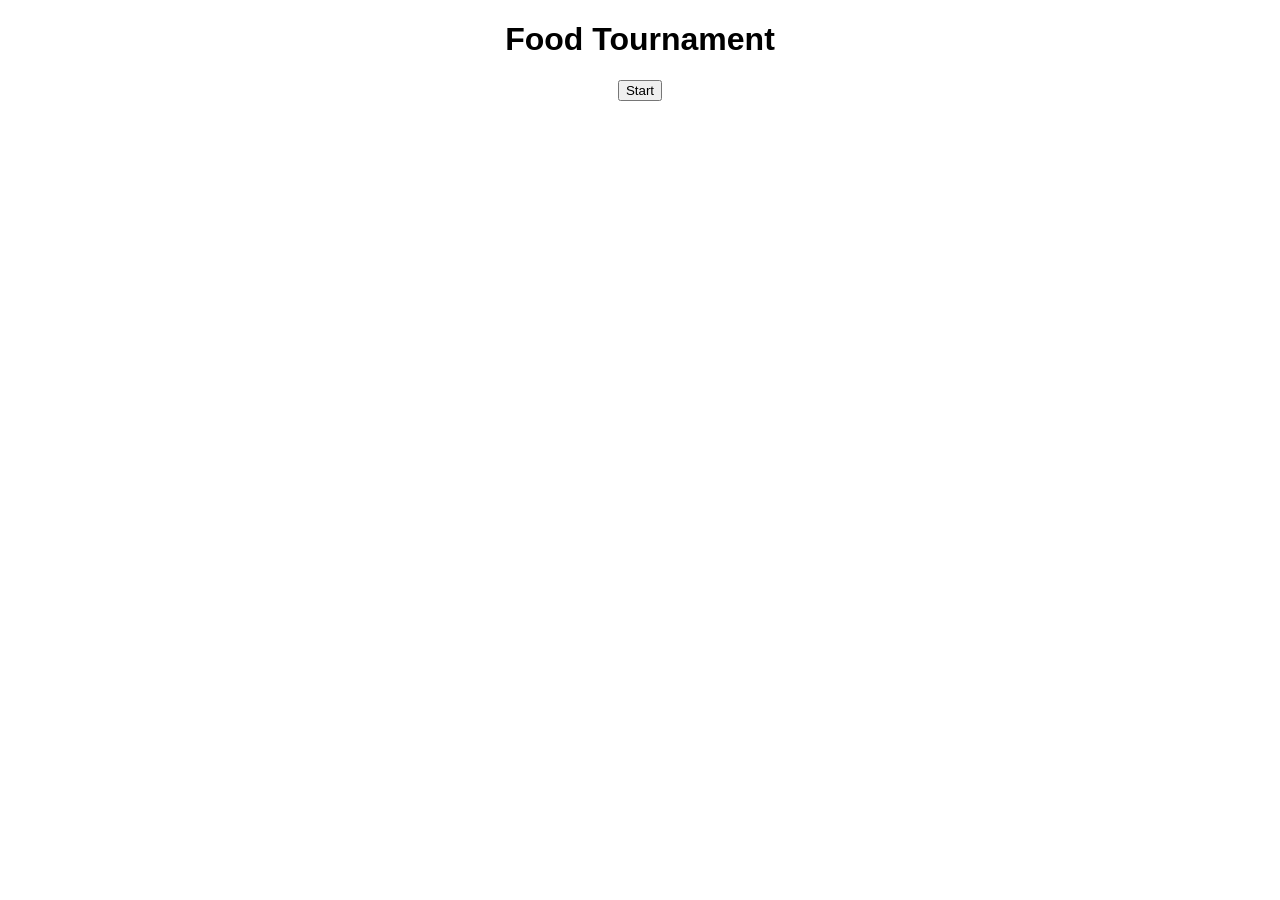
==== index.html @ f7b78e20 "new changes" ====
<!DOCTYPE html>
<html lang="en">
<head>
    <meta charset="UTF-8">
    <title>Tournament App</title>
    <link rel="stylesheet" href="style.css">
</head>
<body>

    <!-- START SCREEN -->
    <div id="start-screen">
        <h1>Food Tournament</h1>
        <button onclick="startGame()">Start</button>
    </div>

    <!-- MATCH SCREEN -->
    <div id="match-screen" style="display:none;">
        <h2 id="round-title"></h2>

        <div class="match">
            <div class="card" onclick="selectWinner(0)">
                <img id="img1">
                <p id="name1"></p>
            </div>

            <h1>VS</h1>

            <div class="card" onclick="selectWinner(1)">
                <img id="img2">
                <p id="name2"></p>
            </div>
        </div>
    </div>

    <!-- RESULT SCREEN -->
    <div id="result-screen" style="display:none;">
        <h1>Champion</h1>
        <img id="winner-img">
        <h2 id="winner-name"></h2>
        <button onclick="restart()">Restart</button>
    </div>

    <script src="script.js"></script>
</body>
</html>
---- style.css ----
body {
    font-family: Arial;
    text-align: center;
}

.match {
    display: flex;
    justify-content: center;
    align-items: center;
    gap: 40px;
    margin-top: 50px;
}

.card {
    cursor: pointer;
}

.card img {
    width: 200px;
    height: 200px;
    object-fit: cover;
    border-radius: 10px;
}

.card:hover {
    transform: scale(1.05);
}
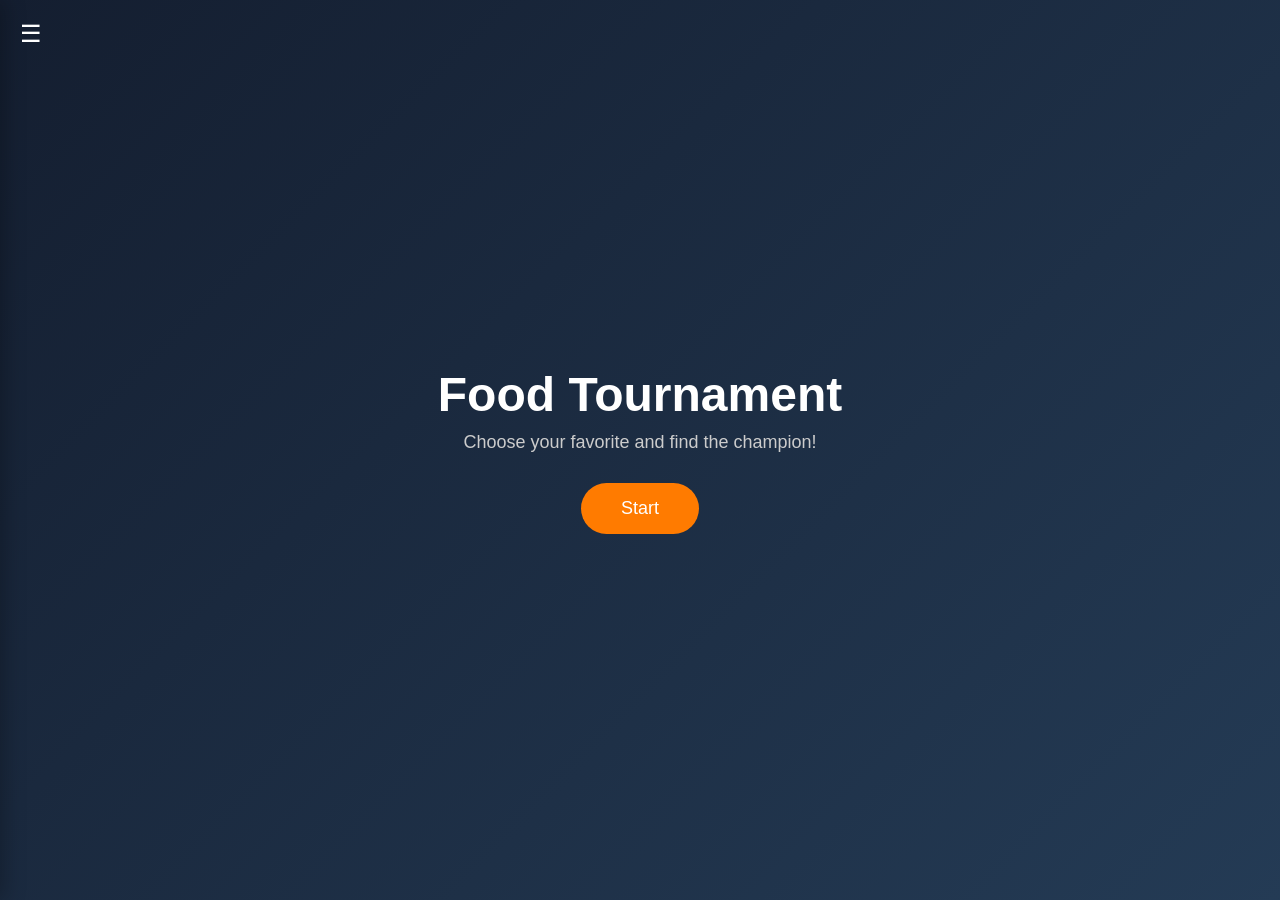
==== commit 64fb5d18: "new atteptions" ====
--- a/index.html
+++ b/index.html
@@ -2,42 +2,64 @@
 <html lang="en">
 <head>
     <meta charset="UTF-8">
-    <title>Tournament App</title>
+    <meta name="viewport" content="width=device-width, initial-scale=1.0">
+    <title>Food Tournament</title>
     <link rel="stylesheet" href="style.css">
 </head>
 <body>
 
+    <!-- MENU ICON -->
+    <div class="menu-icon" onclick="toggleMenu()">☰</div>
+
+    <!-- SIDEBAR -->
+    <div id="sidebar" class="sidebar">
+        <h2>Categories</h2>
+        <ul>
+            <li>🍔 Foods</li>
+            <li>🎬 Movies</li>
+            <li>⚽ Players</li>
+            <li>🚗 Cars</li>
+        </ul>
+    </div>
+
     <!-- START SCREEN -->
-    <div id="start-screen">
-        <h1>Food Tournament</h1>
-        <button onclick="startGame()">Start</button>
+    <div id="start-screen" class="screen">
+        <div class="container">
+            <h1>Food Tournament</h1>
+            <p>Choose your favorite and find the champion!</p>
+            <button onclick="startGame()">Start</button>
+        </div>
     </div>
 
     <!-- MATCH SCREEN -->
-    <div id="match-screen" style="display:none;">
-        <h2 id="round-title"></h2>
+    <div id="match-screen" class="screen" style="display: none;">
+        <div class="container">
+            <h2 id="round-title"></h2>
 
-        <div class="match">
-            <div class="card" onclick="selectWinner(0)">
-                <img id="img1">
-                <p id="name1"></p>
-            </div>
+            <div class="match">
+                <div class="card" onclick="selectWinner(0)">
+                    <img id="img1" src="" alt="Food 1">
+                    <h3 id="name1"></h3>
+                </div>
 
-            <h1>VS</h1>
+                <div class="vs">VS</div>
 
-            <div class="card" onclick="selectWinner(1)">
-                <img id="img2">
-                <p id="name2"></p>
+                <div class="card" onclick="selectWinner(1)">
+                    <img id="img2" src="" alt="Food 2">
+                    <h3 id="name2"></h3>
+                </div>
             </div>
         </div>
     </div>
 
     <!-- RESULT SCREEN -->
-    <div id="result-screen" style="display:none;">
-        <h1>Champion</h1>
-        <img id="winner-img">
-        <h2 id="winner-name"></h2>
-        <button onclick="restart()">Restart</button>
+    <div id="result-screen" class="screen" style="display: none;">
+        <div class="container">
+            <h1>Champion</h1>
+            <img id="winner-img" src="" alt="Winner">
+            <h2 id="winner-name"></h2>
+            <button onclick="restart()">Restart</button>
+        </div>
     </div>
 
     <script src="script.js"></script>
--- a/style.css
+++ b/style.css
@@ -1,27 +1,246 @@
+* {
+    margin: 0;
+    padding: 0;
+    box-sizing: border-box;
+}
+
 body {
-    font-family: Arial;
-    text-align: center;
-}
-
-.match {
+    font-family: Arial, sans-serif;
+    min-height: 100vh;
+    background: linear-gradient(135deg, #141e30, #243b55);
+    color: white;
+    overflow-x: hidden;
+}
+
+/* SCREENLER */
+.screen {
+    min-height: 100vh;
+    width: 100%;
     display: flex;
     justify-content: center;
     align-items: center;
-    gap: 40px;
-    margin-top: 50px;
-}
-
+    padding: 20px;
+}
+
+.container {
+    text-align: center;
+    width: 100%;
+    max-width: 1000px;
+}
+
+h1 {
+    font-size: 48px;
+    margin-bottom: 10px;
+}
+
+p {
+    margin-bottom: 30px;
+    color: #cccccc;
+    font-size: 18px;
+}
+
+/* BUTTON */
+button {
+    padding: 15px 40px;
+    font-size: 18px;
+    border: none;
+    border-radius: 30px;
+    cursor: pointer;
+    background: #ff7b00;
+    color: white;
+    transition: 0.3s ease;
+}
+
+button:hover {
+    transform: scale(1.08);
+    background: #ff9500;
+    box-shadow: 0 0 20px rgba(255, 123, 0, 0.8);
+}
+
+/* MENU ICON */
+.menu-icon {
+    position: fixed;
+    top: 20px;
+    left: 20px;
+    font-size: 24px;
+    cursor: pointer;
+    color: white;
+    transition: left 0.3s ease, color 0.2s ease, transform 0.2s ease;
+    z-index: 1100;
+    user-select: none;
+}
+
+.menu-icon:hover {
+    color: #ff7b00;
+    transform: scale(1.1);
+}
+
+.menu-icon.active {
+    left: 300px;
+}
+
+/* SIDEBAR */
+.sidebar {
+    position: fixed;
+    top: 0;
+    left: -280px;
+    width: 280px;
+    height: 100%;
+    background: #1e2a38;
+    padding: 30px 20px;
+    transition: left 0.3s ease;
+    z-index: 1000;
+    box-shadow: 4px 0 20px rgba(0, 0, 0, 0.25);
+}
+
+.sidebar.active {
+    left: 0;
+}
+
+.sidebar h2 {
+    font-size: 24px;
+    font-weight: 500;
+    letter-spacing: 1px;
+    margin-bottom: 25px;
+    margin-top: 10px;
+}
+
+.sidebar ul {
+    list-style: none;
+}
+
+.sidebar li {
+    margin: 16px 0;
+    font-size: 16px;
+    font-weight: 400;
+    opacity: 0.9;
+    cursor: pointer;
+    transition: 0.2s ease;
+}
+
+.sidebar li:hover {
+    color: #ff7b00;
+    transform: translateX(5px);
+}
+
+/* ROUND TITLE */
+#round-title {
+    font-size: 34px;
+    margin-bottom: 35px;
+    color: #ff7b00;
+}
+
+/* MATCH AREA */
+.match {
+    width: 100%;
+    display: flex;
+    align-items: center;
+    justify-content: center;
+    gap: 50px;
+    flex-wrap: wrap;
+}
+
+/* CARD */
 .card {
-    cursor: pointer;
+    width: 250px;
+    background: #1e2a38;
+    border-radius: 22px;
+    padding: 16px;
+    text-align: center;
+    cursor: pointer;
+    transition: 0.3s ease;
+    backdrop-filter: blur(10px);
+    border: 3px solid transparent;
+}
+
+.card:hover {
+    transform: scale(1.06);
+    box-shadow: 0 0 20px rgba(255, 123, 0, 0.5);
+}
+
+.card.selected {
+    border: 3px solid #ff7b00;
+    transform: scale(1.08);
+    box-shadow: 0 0 24px rgba(255, 123, 0, 0.7);
 }
 
 .card img {
-    width: 200px;
-    height: 200px;
+    width: 100%;
+    height: 180px;
     object-fit: cover;
-    border-radius: 10px;
-}
-
-.card:hover {
-    transform: scale(1.05);
+    border-radius: 16px;
+    display: block;
+}
+
+.card h3 {
+    margin-top: 14px;
+    font-size: 28px;
+    font-weight: bold;
+    color: white;
+}
+
+/* VS */
+.vs {
+    font-size: 36px;
+    font-weight: bold;
+    color: #ff7b00;
+}
+
+/* RESULT */
+#winner-img {
+    width: 280px;
+    height: 280px;
+    object-fit: cover;
+    border-radius: 20px;
+    display: block;
+    margin: 20px auto;
+    box-shadow: 0 0 25px rgba(255, 123, 0, 0.5);
+}
+
+#winner-name {
+    font-size: 34px;
+    margin: 20px 0;
+    color: #ff7b00;
+}
+
+/* RESPONSIVE */
+@media (max-width: 768px) {
+    h1 {
+        font-size: 36px;
+    }
+
+    p {
+        font-size: 16px;
+    }
+
+    .match {
+        flex-direction: column;
+        gap: 25px;
+    }
+
+    .vs {
+        font-size: 28px;
+    }
+
+    .card {
+        width: 90%;
+        max-width: 300px;
+    }
+
+    .sidebar {
+        width: 240px;
+        left: -240px;
+    }
+
+    .sidebar h2 {
+        font-size: 22px;
+    }
+
+    .sidebar li {
+        font-size: 15px;
+    }
+
+    .menu-icon.active {
+        left: 260px;
+    }
 }
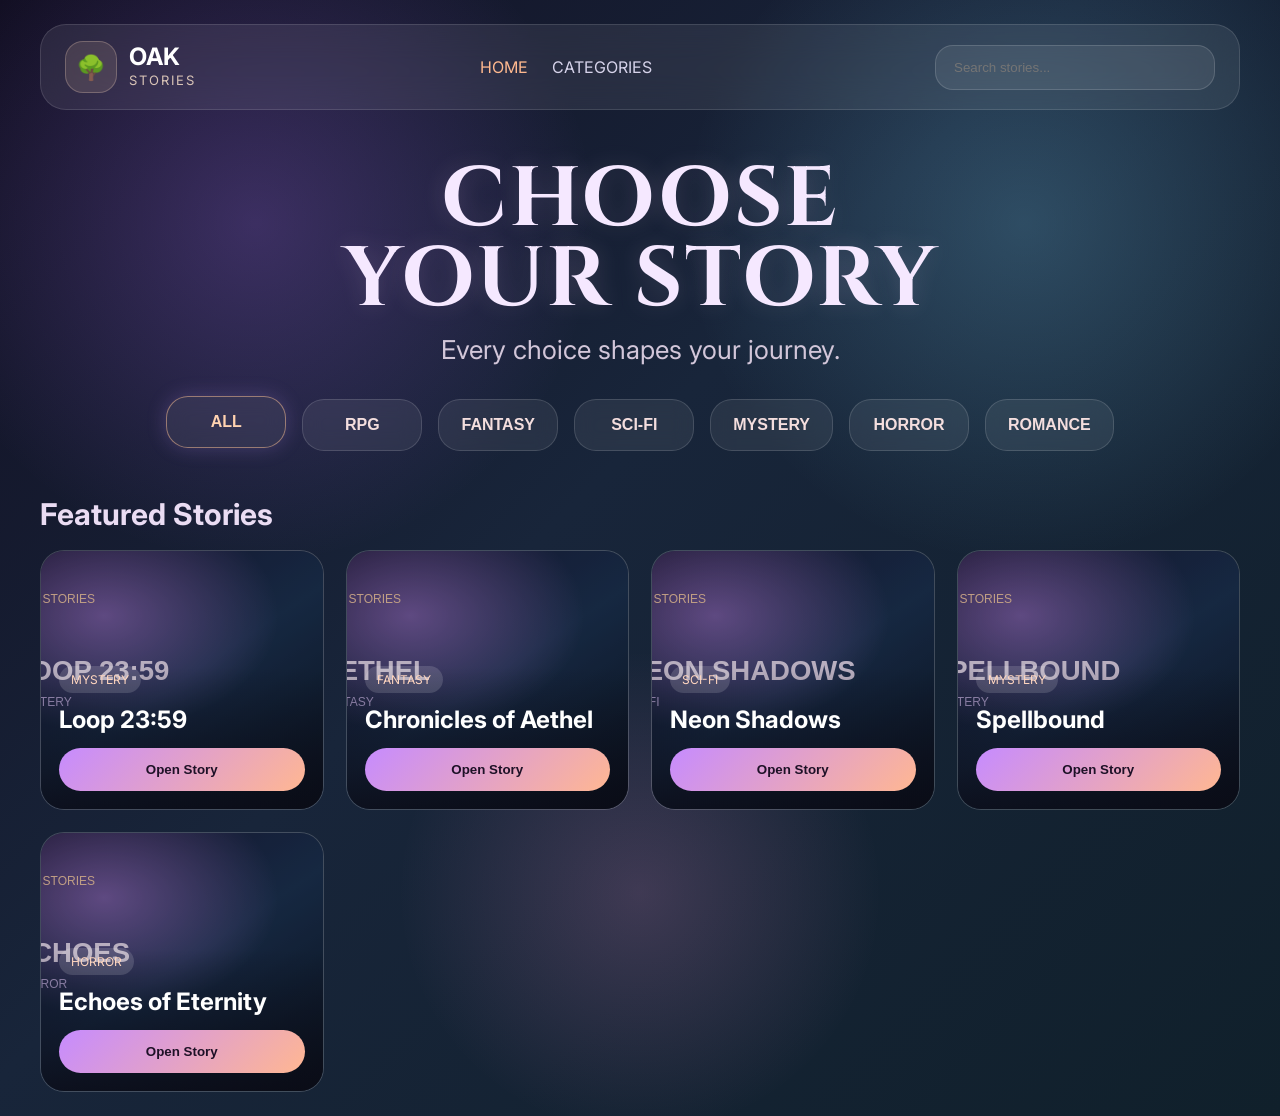
==== commit b09808d3: "new story added" ====
--- a/index.html
+++ b/index.html
@@ -1,67 +1,111 @@
 <!DOCTYPE html>
 <html lang="en">
 <head>
-    <meta charset="UTF-8">
-    <meta name="viewport" content="width=device-width, initial-scale=1.0">
-    <title>Food Tournament</title>
-    <link rel="stylesheet" href="style.css">
+  <meta charset="UTF-8" />
+  <meta name="viewport" content="width=device-width, initial-scale=1.0" />
+  <title>Oak Stories</title>
+  <link rel="stylesheet" href="style.css" />
+  <link rel="preconnect" href="https://fonts.googleapis.com">
+  <link rel="preconnect" href="https://fonts.gstatic.com" crossorigin>
+  <link href="https://fonts.googleapis.com/css2?family=Cinzel:wght@400;600;700;800&family=Inter:wght@400;500;600;700&display=swap" rel="stylesheet">
 </head>
 <body>
 
-    <!-- MENU ICON -->
-    <div class="menu-icon" onclick="toggleMenu()">☰</div>
+  <!-- HOME SCREEN -->
+  <section id="home-screen" class="page active">
+    <div class="home-shell">
 
-    <!-- SIDEBAR -->
-    <div id="sidebar" class="sidebar">
-        <h2>Categories</h2>
-        <ul>
-            <li>🍔 Foods</li>
-            <li>🎬 Movies</li>
-            <li>⚽ Players</li>
-            <li>🚗 Cars</li>
-        </ul>
+      <header class="topbar">
+        <div class="brand">
+          <div class="brand-icon">🌳</div>
+          <div class="brand-text">
+            <h2>OAK</h2>
+            <span>STORIES</span>
+          </div>
+        </div>
+
+        <nav class="nav-links">
+          <a href="#" class="active-link">HOME</a>
+          <a href="#">CATEGORIES</a>
+        </nav>
+
+        <div class="search-box">
+          <input type="text" id="search-input" placeholder="Search stories..." oninput="filterStories()" />
+        </div>
+      </header>
+
+      <main class="hero">
+        <h1>CHOOSE<br>YOUR STORY</h1>
+        <p>Every choice shapes your journey.</p>
+
+        <div class="category-row">
+          <button class="cat-btn active-cat" onclick="filterByCategory('all')">ALL</button>
+          <button class="cat-btn" onclick="filterByCategory('rpg')">RPG</button>
+          <button class="cat-btn" onclick="filterByCategory('fantasy')">FANTASY</button>
+          <button class="cat-btn" onclick="filterByCategory('sci-fi')">SCI-FI</button>
+          <button class="cat-btn" onclick="filterByCategory('mystery')">MYSTERY</button>
+          <button class="cat-btn" onclick="filterByCategory('horror')">HORROR</button>
+          <button class="cat-btn" onclick="filterByCategory('romance')">ROMANCE</button>
+        </div>
+
+        <section class="featured-section">
+          <h3>Featured Stories</h3>
+          <div class="story-grid" id="story-grid"></div>
+        </section>
+      </main>
     </div>
+  </section>
 
-    <!-- START SCREEN -->
-    <div id="start-screen" class="screen">
-        <div class="container">
-            <h1>Food Tournament</h1>
-            <p>Choose your favorite and find the champion!</p>
-            <button onclick="startGame()">Start</button>
+  <!-- STORY DETAIL SCREEN -->
+  <section id="story-detail-screen" class="page">
+    <div class="detail-shell">
+      <button class="ghost-btn" onclick="goHome()">← Back</button>
+
+      <div class="detail-card">
+        <img id="detail-image" src="" alt="Story Cover" />
+        <div class="detail-info">
+          <span id="detail-category" class="detail-badge"></span>
+          <h1 id="detail-title"></h1>
+          <p id="detail-description"></p>
+          <button onclick="startGame()">Start Story</button>
         </div>
+      </div>
     </div>
+  </section>
 
-    <!-- MATCH SCREEN -->
-    <div id="match-screen" class="screen" style="display: none;">
-        <div class="container">
-            <h2 id="round-title"></h2>
+  <!-- MATCH SCREEN -->
+  <section id="match-screen" class="page">
+    <div class="game-shell">
+      <button class="ghost-btn" onclick="goHome()">← Back to Menu</button>
+      <h2 id="round-title"></h2>
 
-            <div class="match">
-                <div class="card" onclick="selectWinner(0)">
-                    <img id="img1" src="" alt="Food 1">
-                    <h3 id="name1"></h3>
-                </div>
+      <div class="match">
+        <div class="card" onclick="selectWinner(0)">
+          <img id="img1" src="" alt="Choice 1" />
+          <h3 id="name1"></h3>
+        </div>
 
-                <div class="vs">VS</div>
+        <div class="vs">VS</div>
 
-                <div class="card" onclick="selectWinner(1)">
-                    <img id="img2" src="" alt="Food 2">
-                    <h3 id="name2"></h3>
-                </div>
-            </div>
+        <div class="card" onclick="selectWinner(1)">
+          <img id="img2" src="" alt="Choice 2" />
+          <h3 id="name2"></h3>
         </div>
+      </div>
     </div>
+  </section>
 
-    <!-- RESULT SCREEN -->
-    <div id="result-screen" class="screen" style="display: none;">
-        <div class="container">
-            <h1>Champion</h1>
-            <img id="winner-img" src="" alt="Winner">
-            <h2 id="winner-name"></h2>
-            <button onclick="restart()">Restart</button>
-        </div>
+  <!-- RESULT SCREEN -->
+  <section id="result-screen" class="page">
+    <div class="result-shell">
+      <button class="ghost-btn" onclick="goHome()">← Back to Menu</button>
+      <h1>Your Final Choice</h1>
+      <img id="winner-img" src="" alt="Winner" />
+      <h2 id="winner-name"></h2>
+      <button onclick="playAgain()">Play Again</button>
     </div>
+  </section>
 
-    <script src="script.js"></script>
+  <script src="script.js"></script>
 </body>
 </html>
--- a/style.css
+++ b/style.css
@@ -1,246 +1,400 @@
 * {
-    margin: 0;
-    padding: 0;
-    box-sizing: border-box;
+  margin: 0;
+  padding: 0;
+  box-sizing: border-box;
 }
 
 body {
-    font-family: Arial, sans-serif;
-    min-height: 100vh;
-    background: linear-gradient(135deg, #141e30, #243b55);
-    color: white;
-    overflow-x: hidden;
-}
-
-/* SCREENLER */
-.screen {
-    min-height: 100vh;
+
+  font-family: 'Inter', Arial, sans-serif;
+  min-height: 100vh;
+  color: white;
+  background:
+    radial-gradient(circle at 20% 20%, rgba(177, 113, 255, 0.25), transparent 25%),
+    radial-gradient(circle at 80% 20%, rgba(130, 220, 255, 0.22), transparent 25%),
+    radial-gradient(circle at 50% 80%, rgba(255, 159, 223, 0.18), transparent 22%),
+    linear-gradient(135deg, #120f23 0%, #18253a 45%, #10202b 100%);
+  overflow-x: hidden;
+}
+
+.page {
+  display: none;
+  min-height: 100vh;
+  padding: 24px;
+}
+
+.page.active {
+  display: block;
+}
+
+.home-shell,
+.detail-shell,
+.game-shell,
+.result-shell {
+  width: min(1200px, 100%);
+  margin: 0 auto;
+}
+
+/* TOPBAR */
+.topbar {
+  display: flex;
+  justify-content: space-between;
+  align-items: center;
+  gap: 20px;
+  padding: 16px 24px;
+  border-radius: 26px;
+  background: rgba(255, 255, 255, 0.08);
+  backdrop-filter: blur(18px);
+  border: 1px solid rgba(255, 255, 255, 0.12);
+  margin-bottom: 30px;
+}
+
+.brand {
+  display: flex;
+  align-items: center;
+  gap: 12px;
+}
+
+.brand-icon {
+  width: 52px;
+  height: 52px;
+  border-radius: 18px;
+  display: flex;
+  justify-content: center;
+  align-items: center;
+  font-size: 24px;
+  background: rgba(255, 209, 173, 0.12);
+  border: 1px solid rgba(255, 217, 194, 0.25);
+}
+
+.brand-text h2 {
+  font-size: 24px;
+  line-height: 1;
+}
+
+.brand-text span {
+  font-size: 13px;
+  color: #d9c4b7;
+  letter-spacing: 2px;
+}
+
+.nav-links {
+  display: flex;
+  gap: 24px;
+}
+
+.nav-links a {
+  text-decoration: none;
+  color: #d6d3ea;
+  font-size: 16px;
+}
+
+.nav-links a.active-link {
+  color: #ffb98f;
+}
+
+.search-box input {
+  width: 280px;
+  padding: 14px 18px;
+  border-radius: 18px;
+  border: 1px solid rgba(255,255,255,0.15);
+  background: rgba(255,255,255,0.08);
+  color: white;
+  outline: none;
+}
+
+/* HERO */
+.hero {
+  text-align: center;
+  padding-top: 20px;
+}
+
+.hero h1 {
+  font-family: 'Cinzel', serif;
+  font-size: 84px;
+  line-height: 0.95;
+  letter-spacing: 2px;
+  margin-bottom: 14px;
+  color: #f5e8ff;
+  text-shadow: 0 0 25px rgba(255, 218, 255, 0.15);
+}
+
+.hero p {
+  font-size: 26px;
+  color: #d2c6d9;
+  margin-bottom: 34px;
+}
+
+/* CATEGORY BUTTONS */
+.category-row {
+  display: flex;
+  justify-content: center;
+  flex-wrap: wrap;
+  gap: 16px;
+  margin-bottom: 45px;
+}
+
+.cat-btn {
+  min-width: 120px;
+  padding: 16px 22px;
+  border-radius: 22px;
+  border: 1px solid rgba(255,255,255,0.14);
+  background: rgba(255,255,255,0.07);
+  color: #f4dede;
+  font-size: 16px;
+  cursor: pointer;
+  transition: 0.25s ease;
+  backdrop-filter: blur(10px);
+}
+
+.cat-btn:hover,
+.active-cat {
+  transform: translateY(-3px);
+  box-shadow: 0 0 20px rgba(190, 152, 255, 0.22);
+  border-color: rgba(255, 195, 149, 0.5);
+  color: #ffd2b0;
+}
+
+/* FEATURED */
+.featured-section {
+  text-align: left;
+}
+
+.featured-section h3 {
+  font-size: 30px;
+  margin-bottom: 18px;
+  color: #eadcf3;
+}
+
+.story-grid {
+  display: grid;
+  grid-template-columns: repeat(auto-fit, minmax(240px, 1fr));
+  gap: 22px;
+}
+
+.story-card {
+  position: relative;
+  height: 260px;
+  border-radius: 24px;
+  overflow: hidden;
+  background: rgba(255,255,255,0.08);
+  border: 1px solid rgba(255,255,255,0.12);
+  backdrop-filter: blur(12px);
+  transition: 0.3s ease;
+}
+
+.story-card:hover {
+  transform: translateY(-6px) scale(1.01);
+  box-shadow: 0 0 25px rgba(201, 158, 255, 0.25);
+}
+
+.story-card img {
+  width: 100%;
+  height: 100%;
+  object-fit: cover;
+  filter: brightness(0.75);
+}
+
+.story-overlay {
+  position: absolute;
+  inset: 0;
+  padding: 18px;
+  display: flex;
+  flex-direction: column;
+  justify-content: end;
+  background: linear-gradient(to top, rgba(10,10,20,0.75), transparent 55%);
+}
+
+.story-tag {
+  display: inline-block;
+  width: fit-content;
+  margin-bottom: 12px;
+  padding: 6px 12px;
+  border-radius: 999px;
+  font-size: 12px;
+  background: rgba(255,255,255,0.14);
+  color: #ffd6bf;
+}
+
+.story-overlay h4 {
+  font-size: 24px;
+  margin-bottom: 14px;
+}
+
+.story-overlay button,
+button {
+  padding: 14px 24px;
+  border-radius: 999px;
+  border: none;
+  cursor: pointer;
+  background: linear-gradient(135deg, #c68bff, #ffb792);
+  color: #1e1127;
+  font-weight: bold;
+  transition: 0.25s ease;
+}
+
+button:hover {
+  transform: scale(1.05);
+  box-shadow: 0 0 24px rgba(215, 168, 255, 0.35);
+}
+
+.ghost-btn {
+  background: transparent;
+  color: white;
+  border: 1px solid rgba(255,255,255,0.18);
+  margin-bottom: 24px;
+}
+
+/* DETAIL */
+.detail-card {
+  display: grid;
+  grid-template-columns: 1fr 1fr;
+  gap: 28px;
+  align-items: center;
+  padding: 28px;
+  border-radius: 30px;
+  background: rgba(255,255,255,0.08);
+  border: 1px solid rgba(255,255,255,0.12);
+  backdrop-filter: blur(16px);
+}
+
+.detail-card img {
+  width: 100%;
+  height: 420px;
+  object-fit: cover;
+  border-radius: 24px;
+}
+
+.detail-badge {
+  display: inline-block;
+  margin-bottom: 18px;
+  padding: 8px 14px;
+  border-radius: 999px;
+  background: rgba(255,255,255,0.14);
+  color: #ffd6c0;
+}
+
+.detail-info h1 {
+  font-size: 54px;
+  margin-bottom: 18px;
+}
+
+.detail-info p {
+  font-size: 20px;
+  line-height: 1.6;
+  color: #ddd3e6;
+  margin-bottom: 26px;
+}
+
+/* MATCH */
+#round-title {
+  text-align: center;
+  margin-bottom: 34px;
+  font-size: 36px;
+  color: #ffd0bb;
+}
+
+.match {
+  display: flex;
+  justify-content: center;
+  align-items: center;
+  gap: 34px;
+  flex-wrap: wrap;
+}
+
+.card {
+  width: 280px;
+  padding: 16px;
+  border-radius: 24px;
+  text-align: center;
+  cursor: pointer;
+  background: rgba(255,255,255,0.08);
+  border: 2px solid transparent;
+  transition: 0.25s ease;
+  backdrop-filter: blur(12px);
+}
+
+.card:hover {
+  transform: scale(1.04);
+  box-shadow: 0 0 20px rgba(215, 171, 255, 0.25);
+}
+
+.card.selected {
+  border-color: #ffbf9c;
+  box-shadow: 0 0 25px rgba(255, 193, 156, 0.3);
+}
+
+.card img {
+  width: 100%;
+  height: 210px;
+  object-fit: cover;
+  border-radius: 18px;
+}
+
+.card h3 {
+  margin-top: 12px;
+  font-size: 28px;
+}
+
+.vs {
+  font-size: 34px;
+  color: #ffd5c5;
+  font-weight: bold;
+}
+
+/* RESULT */
+.result-shell {
+  text-align: center;
+}
+
+.result-shell h1 {
+  font-size: 58px;
+  margin-bottom: 18px;
+}
+
+#winner-img {
+  width: 280px;
+  height: 280px;
+  object-fit: cover;
+  border-radius: 24px;
+  margin: 0 auto 20px;
+  display: block;
+}
+
+#winner-name {
+  font-size: 38px;
+  margin-bottom: 26px;
+  color: #ffd0bb;
+}
+
+.empty-text {
+  opacity: 0.8;
+  color: #ddd;
+}
+
+/* RESPONSIVE */
+@media (max-width: 900px) {
+  .hero h1 {
+    font-size: 56px;
+  }
+
+  .hero p {
+    font-size: 20px;
+  }
+
+  .topbar {
+    flex-wrap: wrap;
+  }
+
+  .detail-card {
+    grid-template-columns: 1fr;
+  }
+
+  .search-box input {
     width: 100%;
-    display: flex;
-    justify-content: center;
-    align-items: center;
-    padding: 20px;
-}
-
-.container {
-    text-align: center;
-    width: 100%;
-    max-width: 1000px;
-}
-
-h1 {
-    font-size: 48px;
-    margin-bottom: 10px;
-}
-
-p {
-    margin-bottom: 30px;
-    color: #cccccc;
-    font-size: 18px;
-}
-
-/* BUTTON */
-button {
-    padding: 15px 40px;
-    font-size: 18px;
-    border: none;
-    border-radius: 30px;
-    cursor: pointer;
-    background: #ff7b00;
-    color: white;
-    transition: 0.3s ease;
-}
-
-button:hover {
-    transform: scale(1.08);
-    background: #ff9500;
-    box-shadow: 0 0 20px rgba(255, 123, 0, 0.8);
-}
-
-/* MENU ICON */
-.menu-icon {
-    position: fixed;
-    top: 20px;
-    left: 20px;
-    font-size: 24px;
-    cursor: pointer;
-    color: white;
-    transition: left 0.3s ease, color 0.2s ease, transform 0.2s ease;
-    z-index: 1100;
-    user-select: none;
-}
-
-.menu-icon:hover {
-    color: #ff7b00;
-    transform: scale(1.1);
-}
-
-.menu-icon.active {
-    left: 300px;
-}
-
-/* SIDEBAR */
-.sidebar {
-    position: fixed;
-    top: 0;
-    left: -280px;
-    width: 280px;
-    height: 100%;
-    background: #1e2a38;
-    padding: 30px 20px;
-    transition: left 0.3s ease;
-    z-index: 1000;
-    box-shadow: 4px 0 20px rgba(0, 0, 0, 0.25);
-}
-
-.sidebar.active {
-    left: 0;
-}
-
-.sidebar h2 {
-    font-size: 24px;
-    font-weight: 500;
-    letter-spacing: 1px;
-    margin-bottom: 25px;
-    margin-top: 10px;
-}
-
-.sidebar ul {
-    list-style: none;
-}
-
-.sidebar li {
-    margin: 16px 0;
-    font-size: 16px;
-    font-weight: 400;
-    opacity: 0.9;
-    cursor: pointer;
-    transition: 0.2s ease;
-}
-
-.sidebar li:hover {
-    color: #ff7b00;
-    transform: translateX(5px);
-}
-
-/* ROUND TITLE */
-#round-title {
-    font-size: 34px;
-    margin-bottom: 35px;
-    color: #ff7b00;
-}
-
-/* MATCH AREA */
-.match {
-    width: 100%;
-    display: flex;
-    align-items: center;
-    justify-content: center;
-    gap: 50px;
-    flex-wrap: wrap;
-}
-
-/* CARD */
-.card {
-    width: 250px;
-    background: #1e2a38;
-    border-radius: 22px;
-    padding: 16px;
-    text-align: center;
-    cursor: pointer;
-    transition: 0.3s ease;
-    backdrop-filter: blur(10px);
-    border: 3px solid transparent;
-}
-
-.card:hover {
-    transform: scale(1.06);
-    box-shadow: 0 0 20px rgba(255, 123, 0, 0.5);
-}
-
-.card.selected {
-    border: 3px solid #ff7b00;
-    transform: scale(1.08);
-    box-shadow: 0 0 24px rgba(255, 123, 0, 0.7);
-}
-
-.card img {
-    width: 100%;
-    height: 180px;
-    object-fit: cover;
-    border-radius: 16px;
-    display: block;
-}
-
-.card h3 {
-    margin-top: 14px;
-    font-size: 28px;
-    font-weight: bold;
-    color: white;
-}
-
-/* VS */
-.vs {
-    font-size: 36px;
-    font-weight: bold;
-    color: #ff7b00;
-}
-
-/* RESULT */
-#winner-img {
-    width: 280px;
-    height: 280px;
-    object-fit: cover;
-    border-radius: 20px;
-    display: block;
-    margin: 20px auto;
-    box-shadow: 0 0 25px rgba(255, 123, 0, 0.5);
-}
-
-#winner-name {
-    font-size: 34px;
-    margin: 20px 0;
-    color: #ff7b00;
-}
-
-/* RESPONSIVE */
-@media (max-width: 768px) {
-    h1 {
-        font-size: 36px;
-    }
-
-    p {
-        font-size: 16px;
-    }
-
-    .match {
-        flex-direction: column;
-        gap: 25px;
-    }
-
-    .vs {
-        font-size: 28px;
-    }
-
-    .card {
-        width: 90%;
-        max-width: 300px;
-    }
-
-    .sidebar {
-        width: 240px;
-        left: -240px;
-    }
-
-    .sidebar h2 {
-        font-size: 22px;
-    }
-
-    .sidebar li {
-        font-size: 15px;
-    }
-
-    .menu-icon.active {
-        left: 260px;
-    }
+  }
+
+  .nav-links {
+    display: none;
+  }
 }
